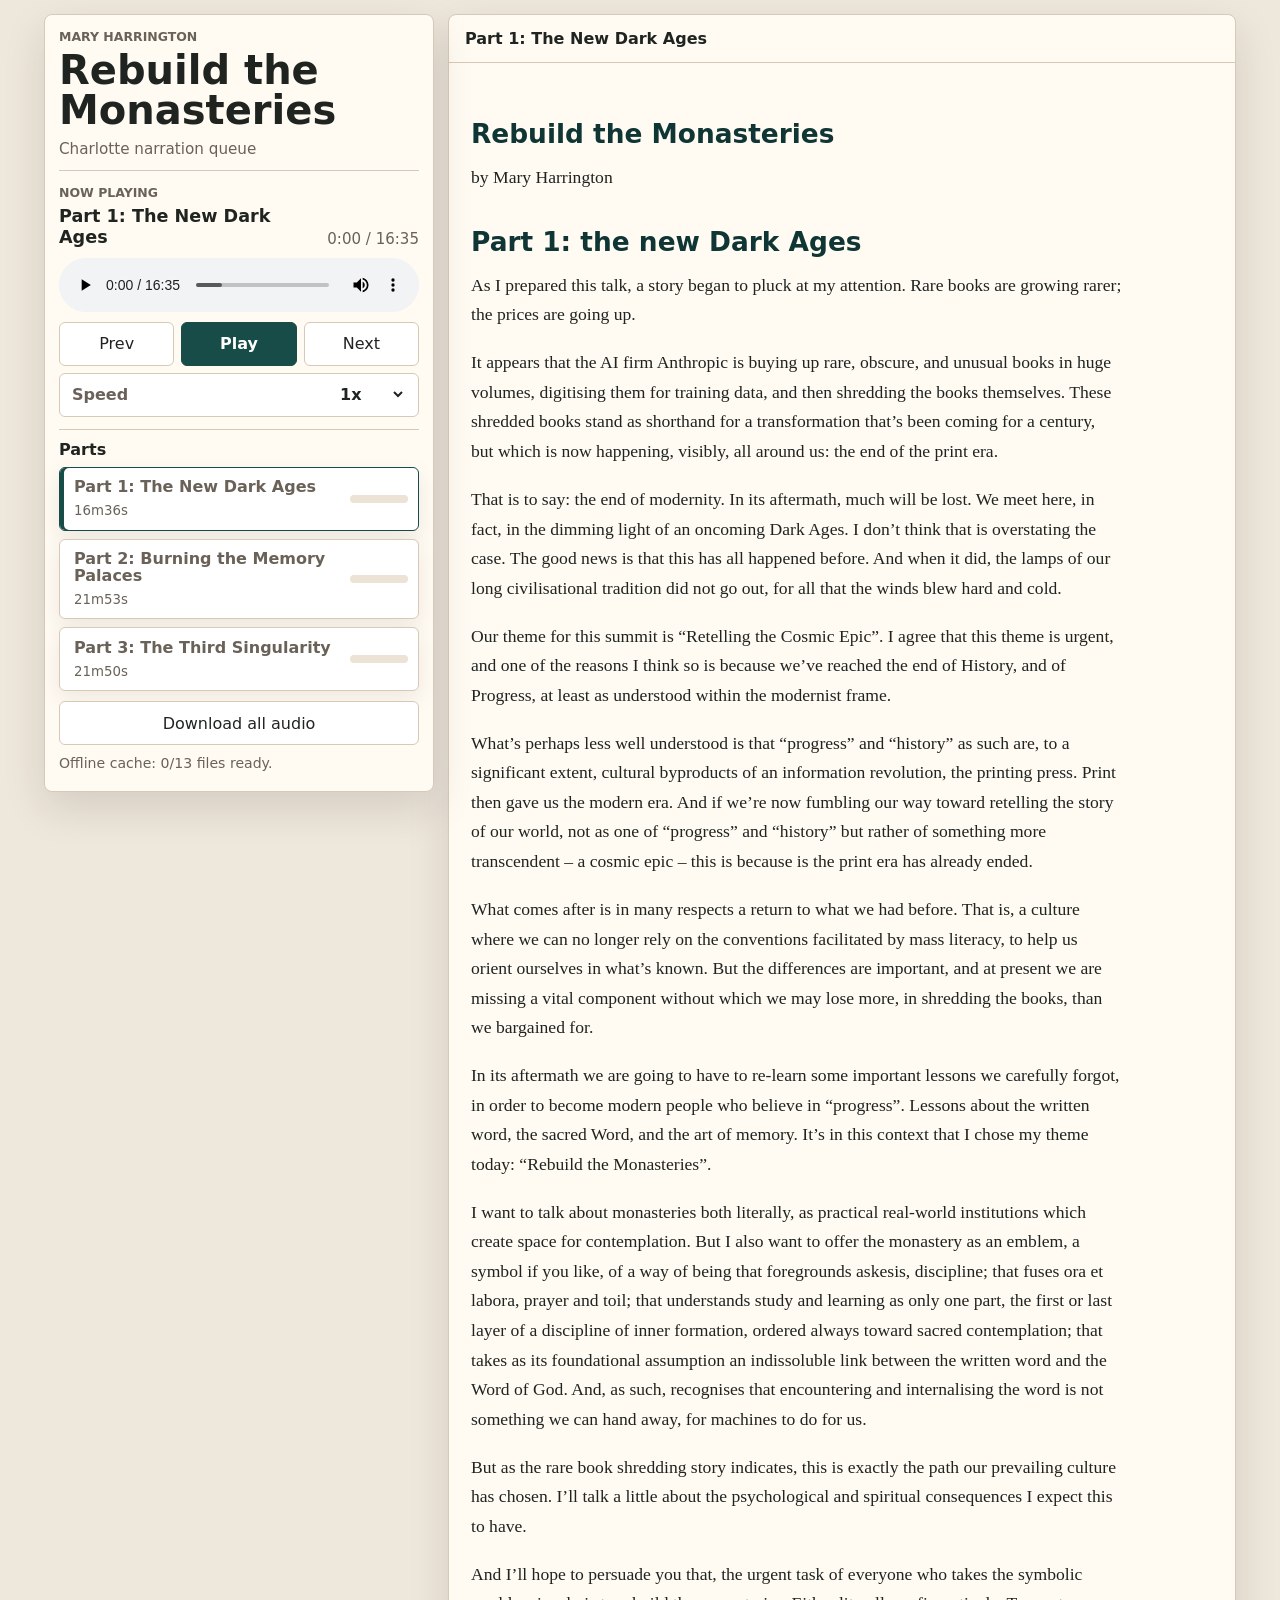
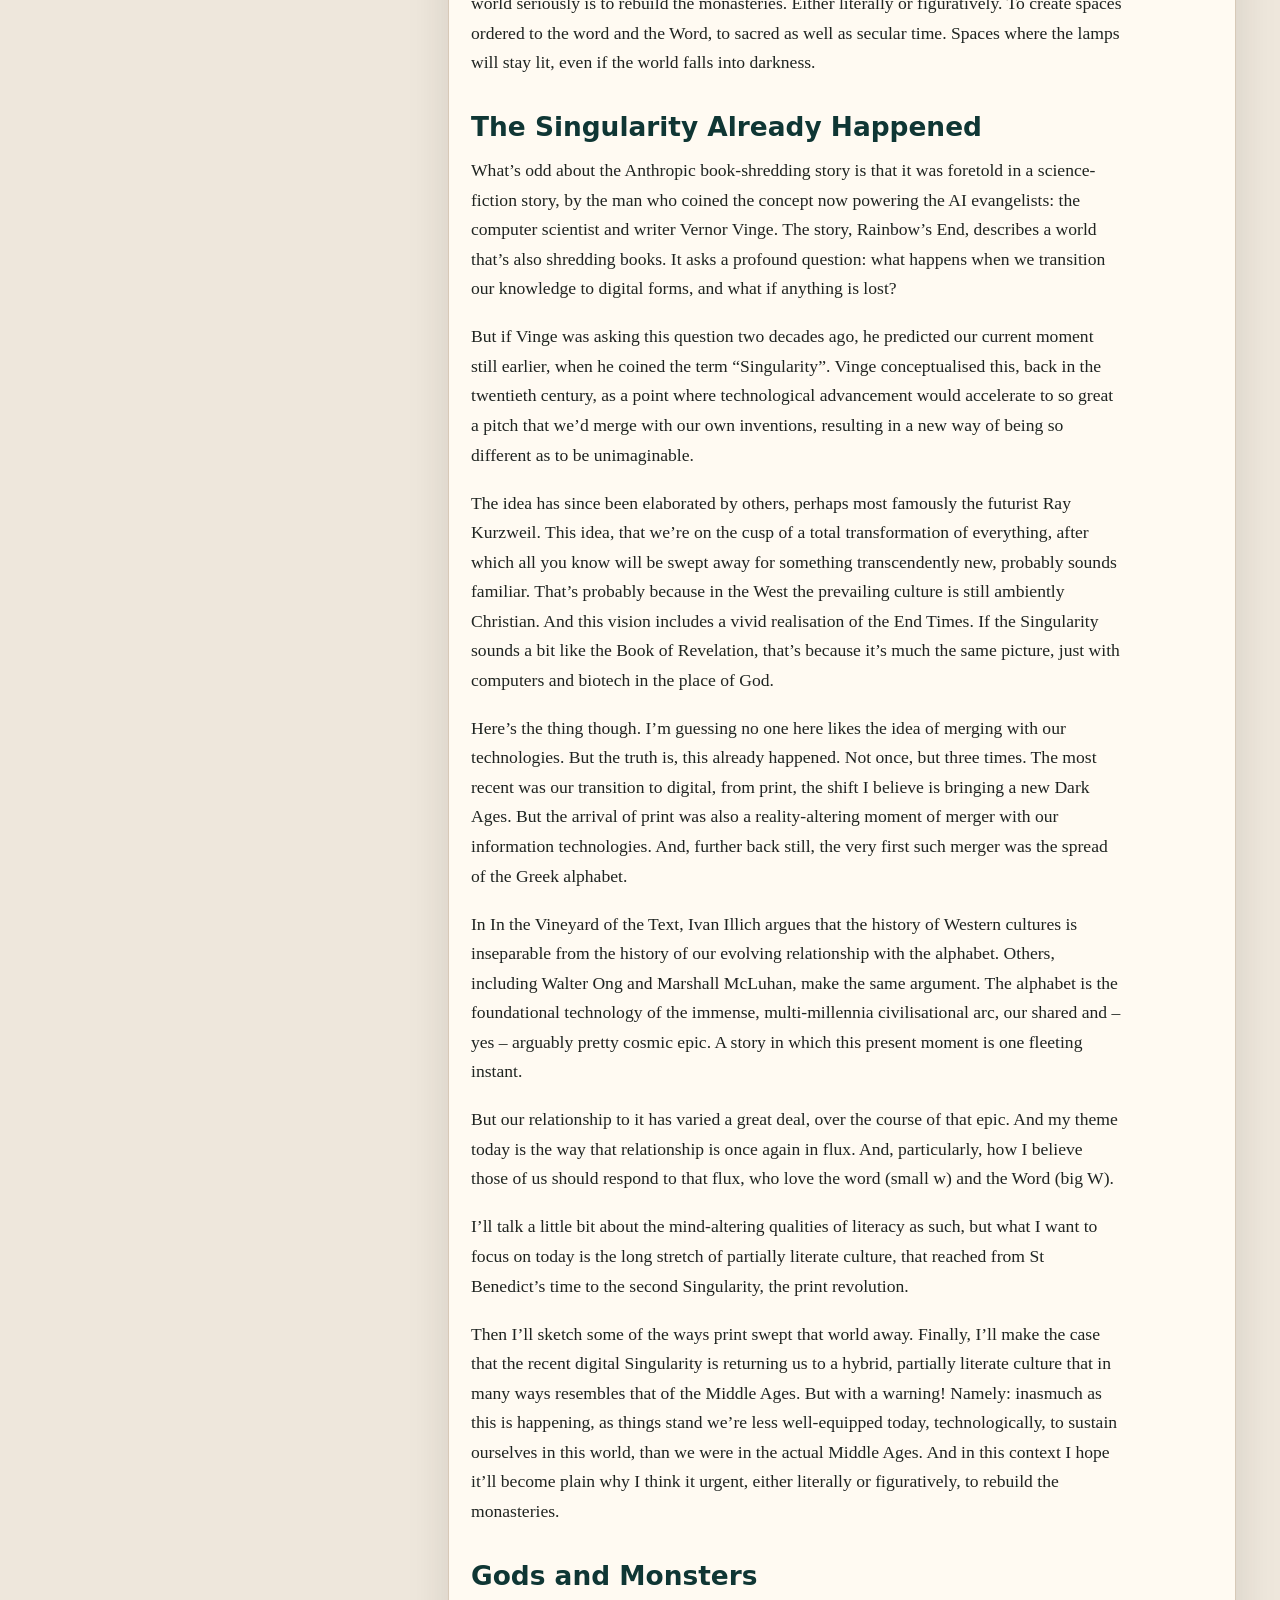
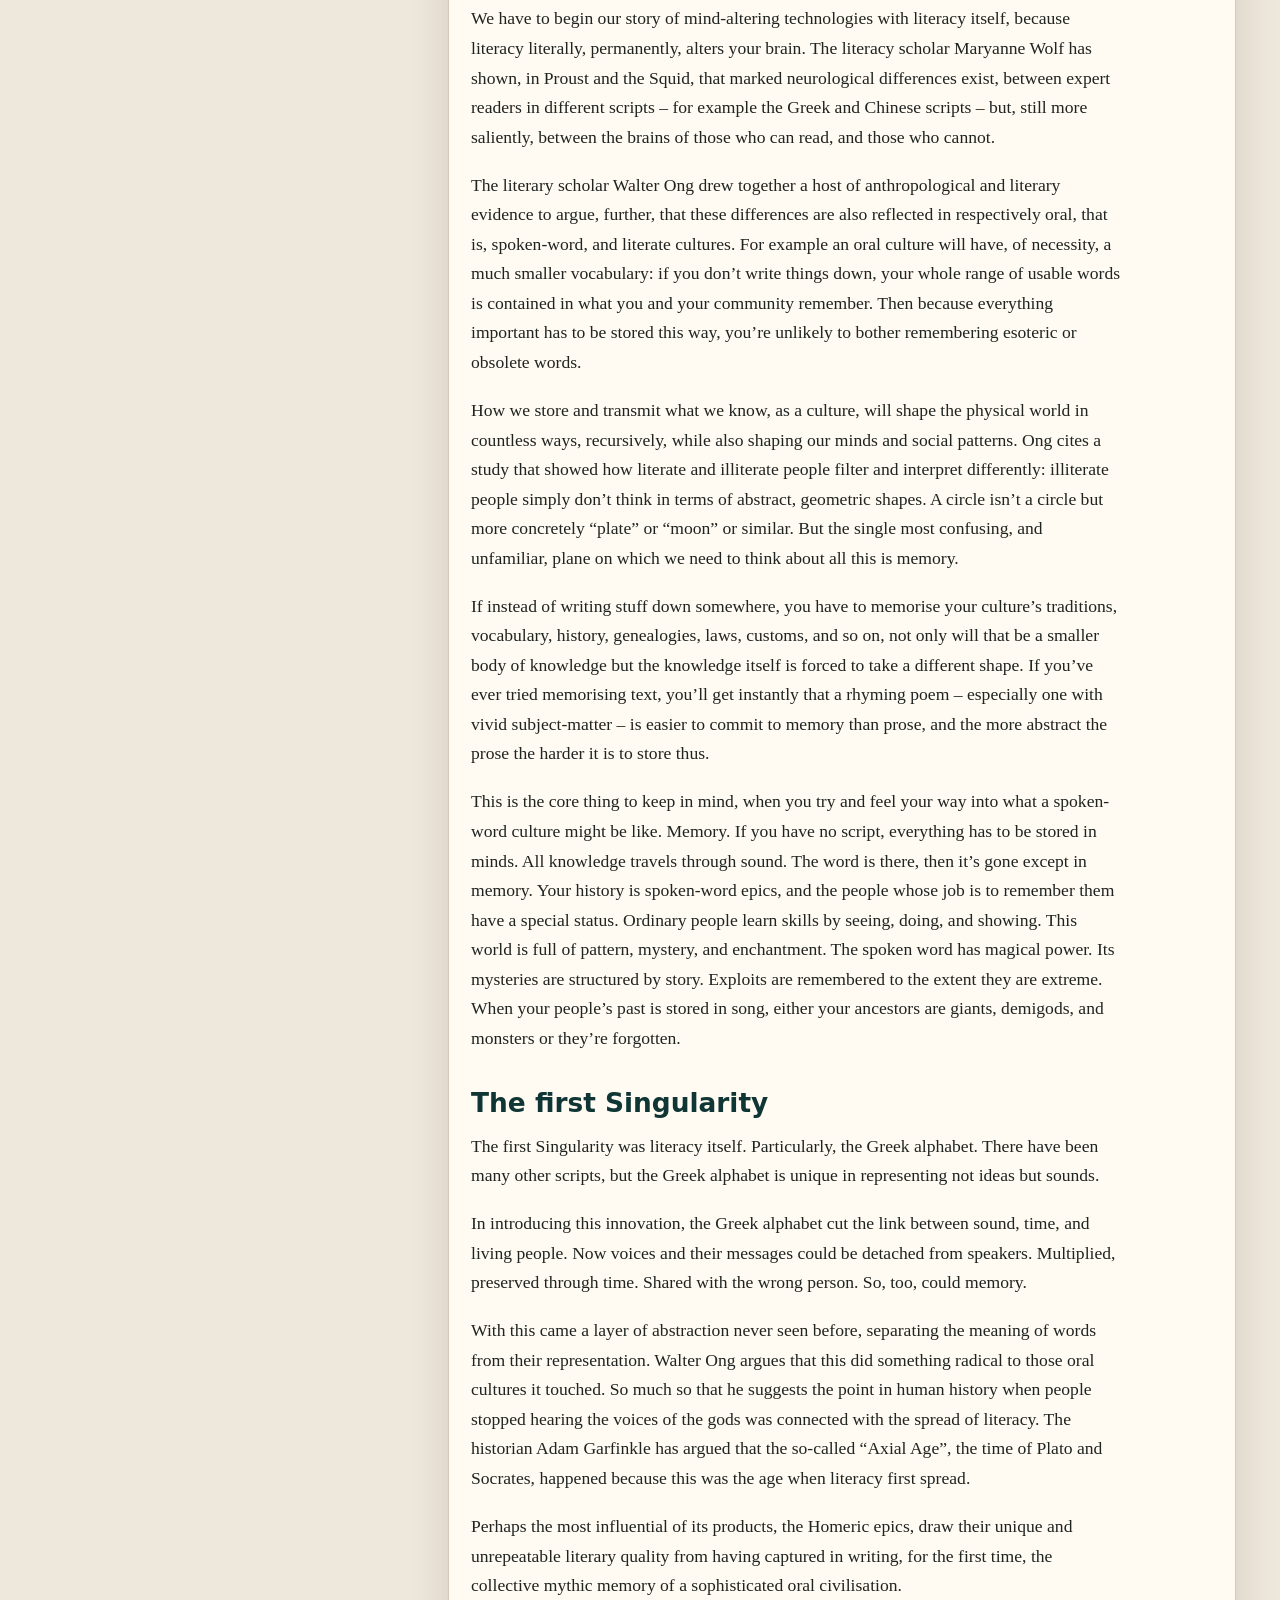
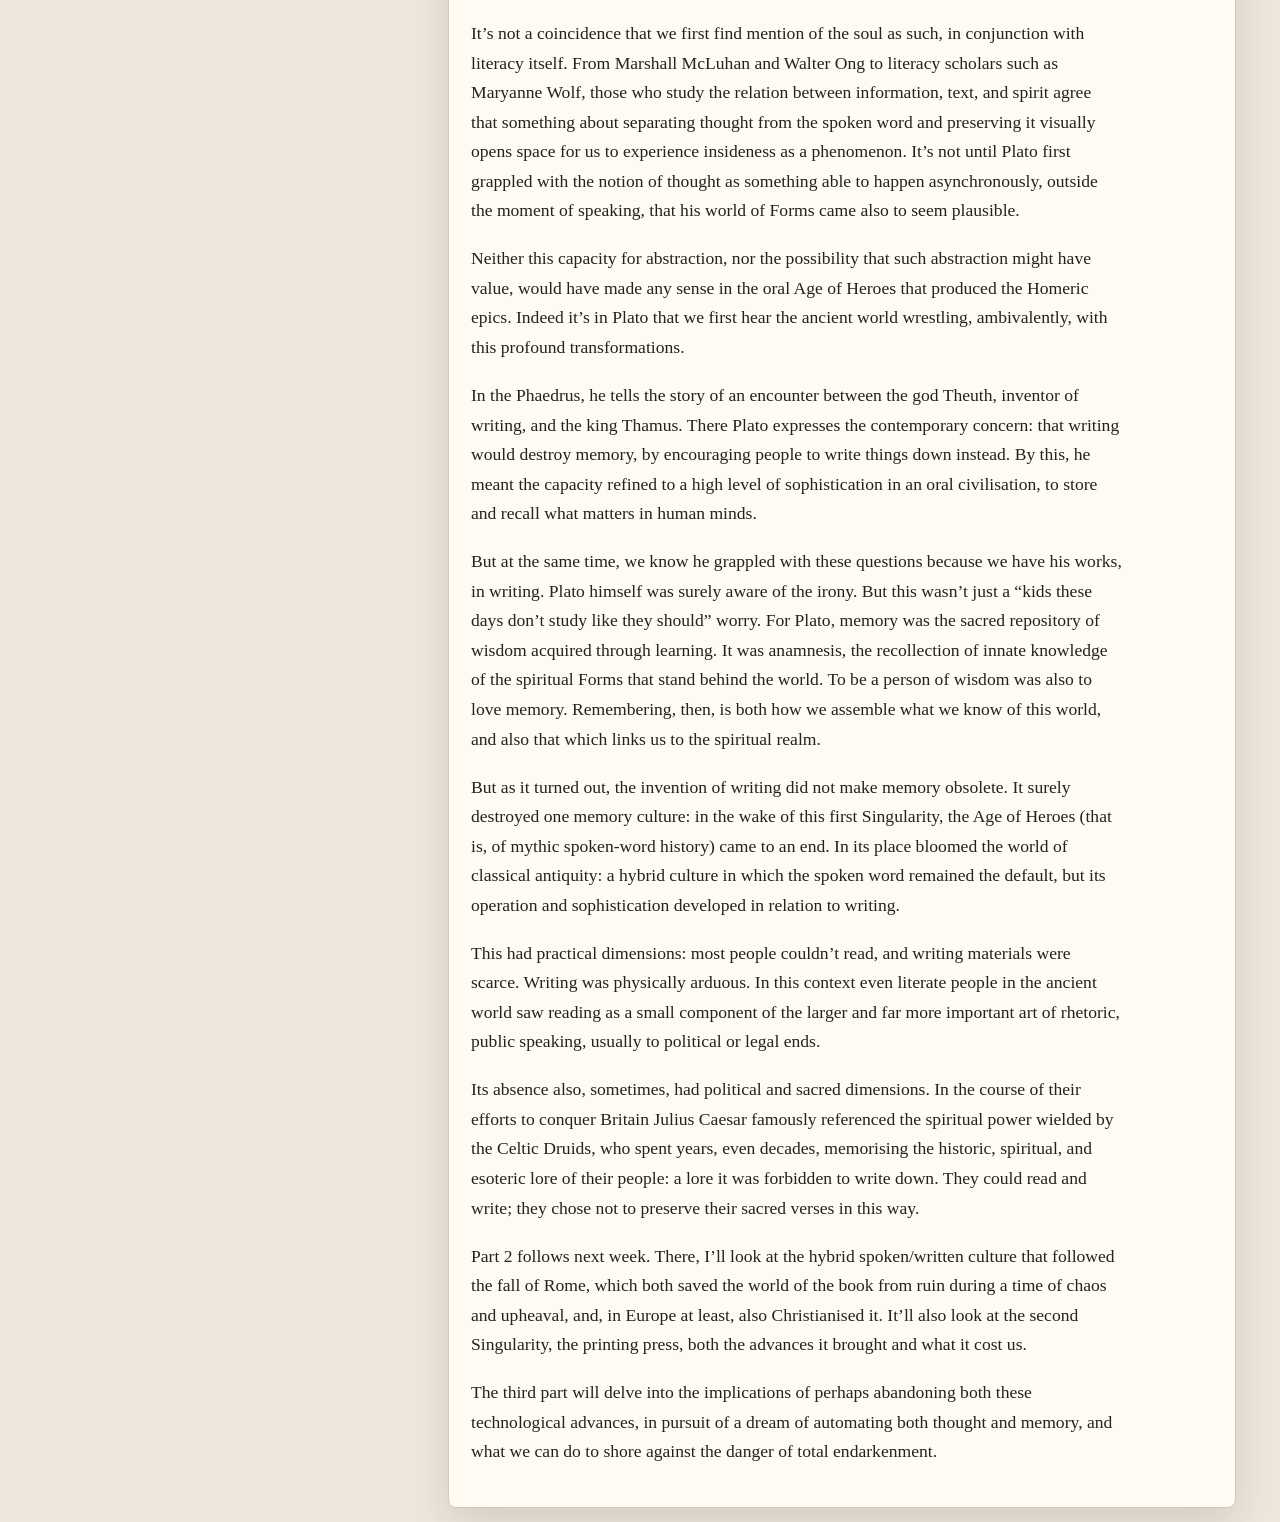
==== mary-harrington-player/index.html @ fce4227d "Add Mary Harrington audio player" ====
<!doctype html>
<html lang="en">
  <head>
    <meta charset="utf-8">
    <meta name="viewport" content="width=device-width, initial-scale=1">
    <meta name="theme-color" content="#f4efe4">
    <title>Rebuild the Monasteries - Charlotte Narration</title>
    <link rel="icon" href="data:,">
    <link rel="manifest" href="manifest.webmanifest">
    <link rel="stylesheet" href="styles.css">
  </head>
  <body>
    <main class="shell">
      <section class="player-band" aria-label="Audio player">
        <div class="title-block">
          <p class="kicker">Mary Harrington</p>
          <h1>Rebuild the Monasteries</h1>
          <p class="subhead">Charlotte narration queue</p>
        </div>

        <div class="now">
          <div>
            <p class="label">Now Playing</p>
            <h2 id="trackTitle">Part 1</h2>
          </div>
          <p id="timeReadout" class="time">0:00 / 0:00</p>
        </div>

        <audio id="audio" preload="auto" controls></audio>

        <div class="control-grid">
          <button id="prevBtn" type="button">Prev</button>
          <button id="playBtn" type="button" class="primary">Play</button>
          <button id="nextBtn" type="button">Next</button>
          <label class="speed-control">
            <span>Speed</span>
            <select id="speedSelect">
              <option value="0.85">0.85x</option>
              <option value="1">1x</option>
              <option value="1.1">1.1x</option>
              <option value="1.25">1.25x</option>
              <option value="1.5">1.5x</option>
              <option value="1.75">1.75x</option>
              <option value="2">2x</option>
            </select>
          </label>
        </div>

        <div class="queue-head">
          <h2>Parts</h2>
        </div>
        <div id="queue" class="queue"></div>

        <div class="download-row">
          <button id="downloadAllBtn" type="button">Download all audio</button>
        </div>

        <p id="offlineStatus" class="status" role="status">Checking offline cache...</p>
      </section>

      <section class="text-band" aria-label="Text">
        <div class="section-head">
          <h2 id="textTitle">Text</h2>
        </div>
        <article id="textView" class="text-view"></article>
      </section>
    </main>

    <div id="downloadSheet" class="sheet" hidden>
      <div class="sheet-panel" role="dialog" aria-modal="true" aria-labelledby="downloadSheetTitle">
        <h2 id="downloadSheetTitle">Download all audio</h2>
        <button id="saveBrowserBtn" type="button" class="primary">Save to browser</button>
        <a id="saveDeviceLink" class="button-link" href="audio/mary-harrington-charlotte-audio.zip" download="mary-harrington-charlotte-audio.zip">Save to device</a>
        <button id="closeSheetBtn" type="button" class="quiet">Close</button>
      </div>
    </div>

    <script src="app.js"></script>
  </body>
</html>
---- mary-harrington-player/styles.css ----
:root {
  color-scheme: light;
  --paper: #eee7dc;
  --ink: #1f2421;
  --muted: #6a6258;
  --line: #d7c9b7;
  --panel: #fffaf2;
  --raised: #ffffff;
  --accent: #174c49;
  --accent-strong: #0f3634;
  --gold: #b98324;
  --rust: #8f4738;
  --shadow: 0 16px 42px rgba(40, 31, 20, 0.13);
  --soft-shadow: 0 8px 22px rgba(40, 31, 20, 0.08);
}

* {
  box-sizing: border-box;
}

html {
  min-height: 100%;
}

body {
  min-height: 100%;
  margin: 0;
  color: var(--ink);
  background: var(--paper);
  font-family: Inter, ui-sans-serif, system-ui, -apple-system, BlinkMacSystemFont, "Segoe UI", sans-serif;
  -webkit-font-smoothing: antialiased;
}

button,
select,
input,
a {
  font: inherit;
}

button,
.button-link,
.mini-link {
  min-height: 44px;
  border: 1px solid var(--line);
  border-radius: 6px;
  background: var(--raised);
  color: var(--ink);
  cursor: pointer;
  text-decoration: none;
  display: inline-flex;
  align-items: center;
  justify-content: center;
  padding: 0 14px;
  white-space: nowrap;
}

button:hover,
.button-link:hover,
.mini-link:hover {
  border-color: var(--accent);
  color: var(--accent-strong);
}

button:disabled {
  color: #a49a8b;
  cursor: wait;
}

.primary {
  background: var(--accent);
  border-color: var(--accent);
  color: white;
  font-weight: 700;
}

.quiet {
  min-height: 36px;
  padding: 0 10px;
  color: var(--muted);
  background: transparent;
}

.shell {
  width: min(1220px, 100%);
  margin: 0 auto;
  padding: 14px;
  display: grid;
  grid-template-columns: minmax(300px, 390px) minmax(0, 1fr);
  gap: 14px;
}

.player-band,
.text-band {
  background: var(--panel);
  border: 1px solid var(--line);
  border-radius: 8px;
  box-shadow: var(--shadow);
}

.player-band {
  position: sticky;
  top: 12px;
  align-self: start;
  padding: 14px;
}

.text-band {
  grid-column: 2;
  grid-row: 1;
  min-height: calc(100vh - 36px);
  display: flex;
  flex-direction: column;
}

.title-block {
  padding-bottom: 12px;
  border-bottom: 1px solid var(--line);
}

.kicker,
.label,
.subhead,
.status,
.time {
  color: var(--muted);
}

.kicker,
.label {
  margin: 0 0 6px;
  font-size: 0.78rem;
  text-transform: uppercase;
  letter-spacing: 0;
  font-weight: 800;
}

h1,
h2 {
  letter-spacing: 0;
}

h1 {
  margin: 0;
  font-size: clamp(1.65rem, 5vw, 2.5rem);
  line-height: 1;
  max-width: 12ch;
}

.subhead {
  margin: 10px 0 0;
  font-size: 0.95rem;
}

.now {
  margin: 14px 0 10px;
  display: flex;
  align-items: flex-end;
  justify-content: space-between;
  gap: 10px;
}

.now h2 {
  margin: 0;
  font-size: 1.1rem;
  line-height: 1.18;
}

.time {
  flex: 0 0 auto;
  margin: 0;
  font-variant-numeric: tabular-nums;
  font-size: 0.94rem;
}

audio {
  width: 100%;
  display: block;
  min-height: 40px;
}

.control-grid {
  display: grid;
  grid-template-columns: repeat(3, minmax(0, 1fr));
  gap: 7px;
  margin-top: 10px;
}

.speed-control {
  grid-column: 1 / -1;
  display: flex;
  align-items: center;
  justify-content: space-between;
  gap: 12px;
  min-height: 44px;
  border: 1px solid var(--line);
  border-radius: 6px;
  padding: 0 12px;
  background: var(--raised);
}

.speed-control span {
  color: var(--muted);
  font-weight: 700;
}

select {
  border: 0;
  background: transparent;
  color: var(--ink);
  font-weight: 800;
}

.download-row {
  display: grid;
  grid-template-columns: 1fr;
  gap: 8px;
  margin-top: 10px;
}

.download-row .button-link {
  grid-column: 1 / -1;
}

.status {
  min-height: 22px;
  margin: 10px 0 0;
  font-size: 0.88rem;
}

.queue-head {
  margin-top: 12px;
  padding-top: 10px;
  border-top: 1px solid var(--line);
}

.queue-head h2 {
  margin: 0 0 8px;
  font-size: 1rem;
}

.section-head {
  display: flex;
  align-items: center;
  justify-content: space-between;
  gap: 12px;
  padding: 14px 16px;
  border-bottom: 1px solid var(--line);
}

.section-head h2 {
  margin: 0;
  font-size: 1rem;
}

.queue {
  display: grid;
  gap: 8px;
}

.queue-item {
  width: 100%;
  min-height: 62px;
  border: 1px solid var(--line);
  border-radius: 6px;
  padding: 0;
  background: var(--raised);
  box-shadow: var(--soft-shadow);
  overflow: hidden;
}

.queue-item.active {
  border-color: var(--accent);
  box-shadow: inset 4px 0 0 var(--accent), var(--soft-shadow);
}

.queue-main {
  width: 100%;
  min-height: 62px;
  border: 0;
  border-radius: 0;
  padding: 10px 10px 10px 14px;
  display: grid;
  grid-template-columns: 1fr auto;
  gap: 10px;
  align-items: center;
  text-align: left;
  background: transparent;
  white-space: normal;
}

.queue-item strong {
  display: block;
  margin-bottom: 4px;
  line-height: 1.12;
}

.queue-item span,
.queue-item small {
  color: var(--muted);
}

.progress {
  width: 58px;
  height: 8px;
  border-radius: 999px;
  background: #ece2d5;
  overflow: hidden;
}

.progress i {
  display: block;
  height: 100%;
  width: 0;
  background: var(--gold);
}

.text-link {
  color: var(--accent);
  font-weight: 800;
  text-decoration: none;
}

.text-view {
  padding: 22px;
  overflow: auto;
  line-height: 1.68;
  font-family: ui-serif, Georgia, Cambria, "Times New Roman", serif;
  font-size: 1.1rem;
}

.text-view h1,
.text-view h2,
.text-view h3 {
  font-family: Inter, ui-sans-serif, system-ui, -apple-system, BlinkMacSystemFont, "Segoe UI", sans-serif;
  line-height: 1.16;
  margin: 1.3em 0 0.5em;
  color: var(--accent-strong);
}

.text-view h1 {
  max-width: none;
  font-size: 1.85rem;
}

.text-view p {
  max-width: 74ch;
  margin: 0 0 1.05em;
}

.text-view .loading {
  color: var(--muted);
  font-family: Inter, ui-sans-serif, system-ui, -apple-system, BlinkMacSystemFont, "Segoe UI", sans-serif;
}

.sheet {
  position: fixed;
  inset: 0;
  z-index: 20;
  display: grid;
  place-items: end center;
  padding: 14px;
  background: rgba(22, 20, 18, 0.38);
}

.sheet[hidden] {
  display: none;
}

.sheet-panel {
  width: min(420px, 100%);
  display: grid;
  gap: 10px;
  padding: 16px;
  border: 1px solid var(--line);
  border-radius: 8px;
  background: var(--panel);
  box-shadow: var(--shadow);
}

.sheet-panel h2 {
  margin: 0 0 4px;
  font-size: 1.1rem;
}

@media (max-width: 860px) {
  .shell {
    display: flex;
    flex-direction: column;
    padding: 8px;
    gap: 10px;
  }

  .player-band {
    position: static;
    padding: 10px;
  }

  .text-band {
    min-height: auto;
  }

  h1 {
    max-width: 14ch;
  }

  .title-block {
    padding-bottom: 8px;
  }

  .kicker,
  .subhead {
    display: none;
  }

  h1 {
    font-size: 1.45rem;
    max-width: none;
  }

  .now {
    margin: 10px 0 8px;
  }

  .now h2 {
    font-size: 1rem;
  }

  .queue-head {
    margin-top: 9px;
    padding-top: 9px;
  }

  .queue-item {
    min-height: 56px;
  }

  .queue-main {
    min-height: 56px;
    padding: 8px 9px 8px 12px;
  }

  .text-view {
    padding: 18px;
    font-size: 1.04rem;
  }
}

@media (max-width: 430px) {
  .now {
    display: block;
  }

  .time {
    margin-top: 6px;
  }

  .download-row {
    grid-template-columns: 1fr;
  }

  .download-row .button-link {
    grid-column: auto;
  }

  .section-head {
    align-items: flex-start;
    flex-direction: column;
  }

  .player-band,
  .text-band {
    border-radius: 7px;
  }

  .queue-item {
    min-height: 54px;
  }

  .queue-main {
    min-height: 54px;
  }
}
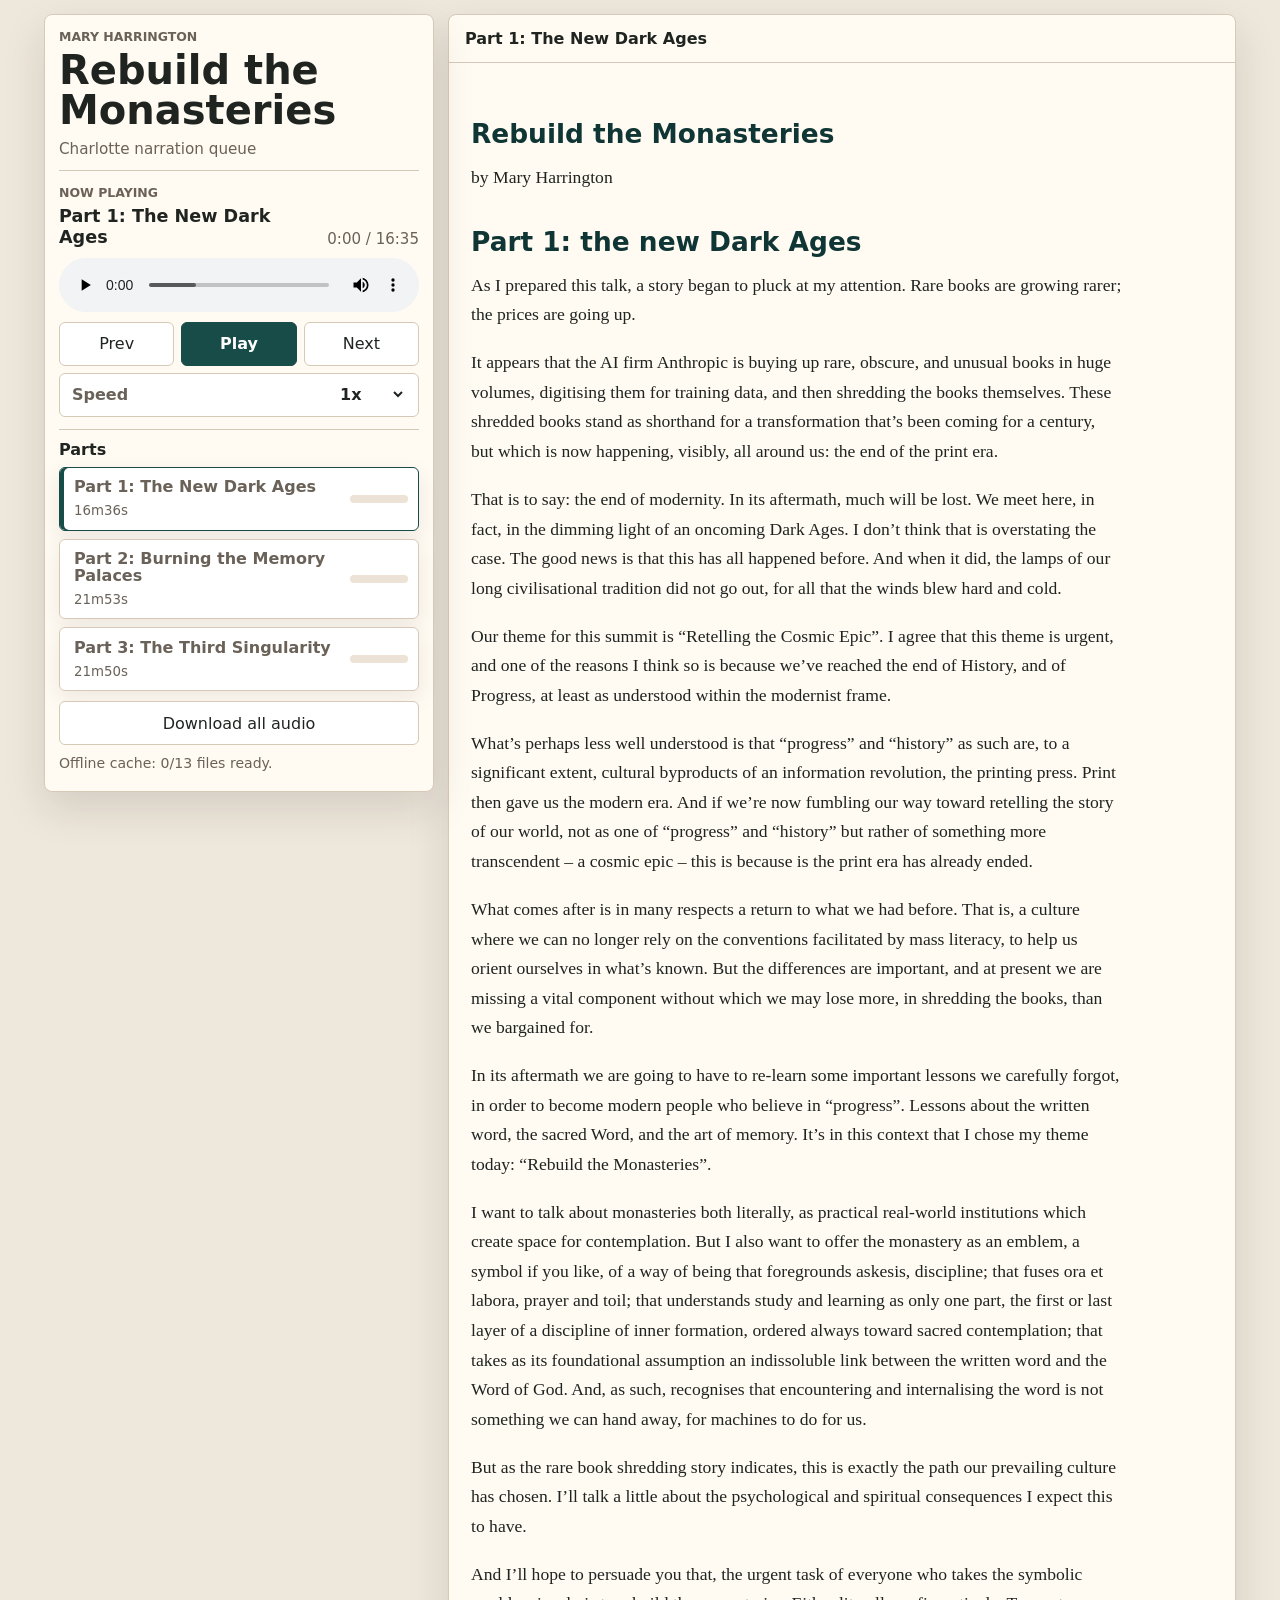
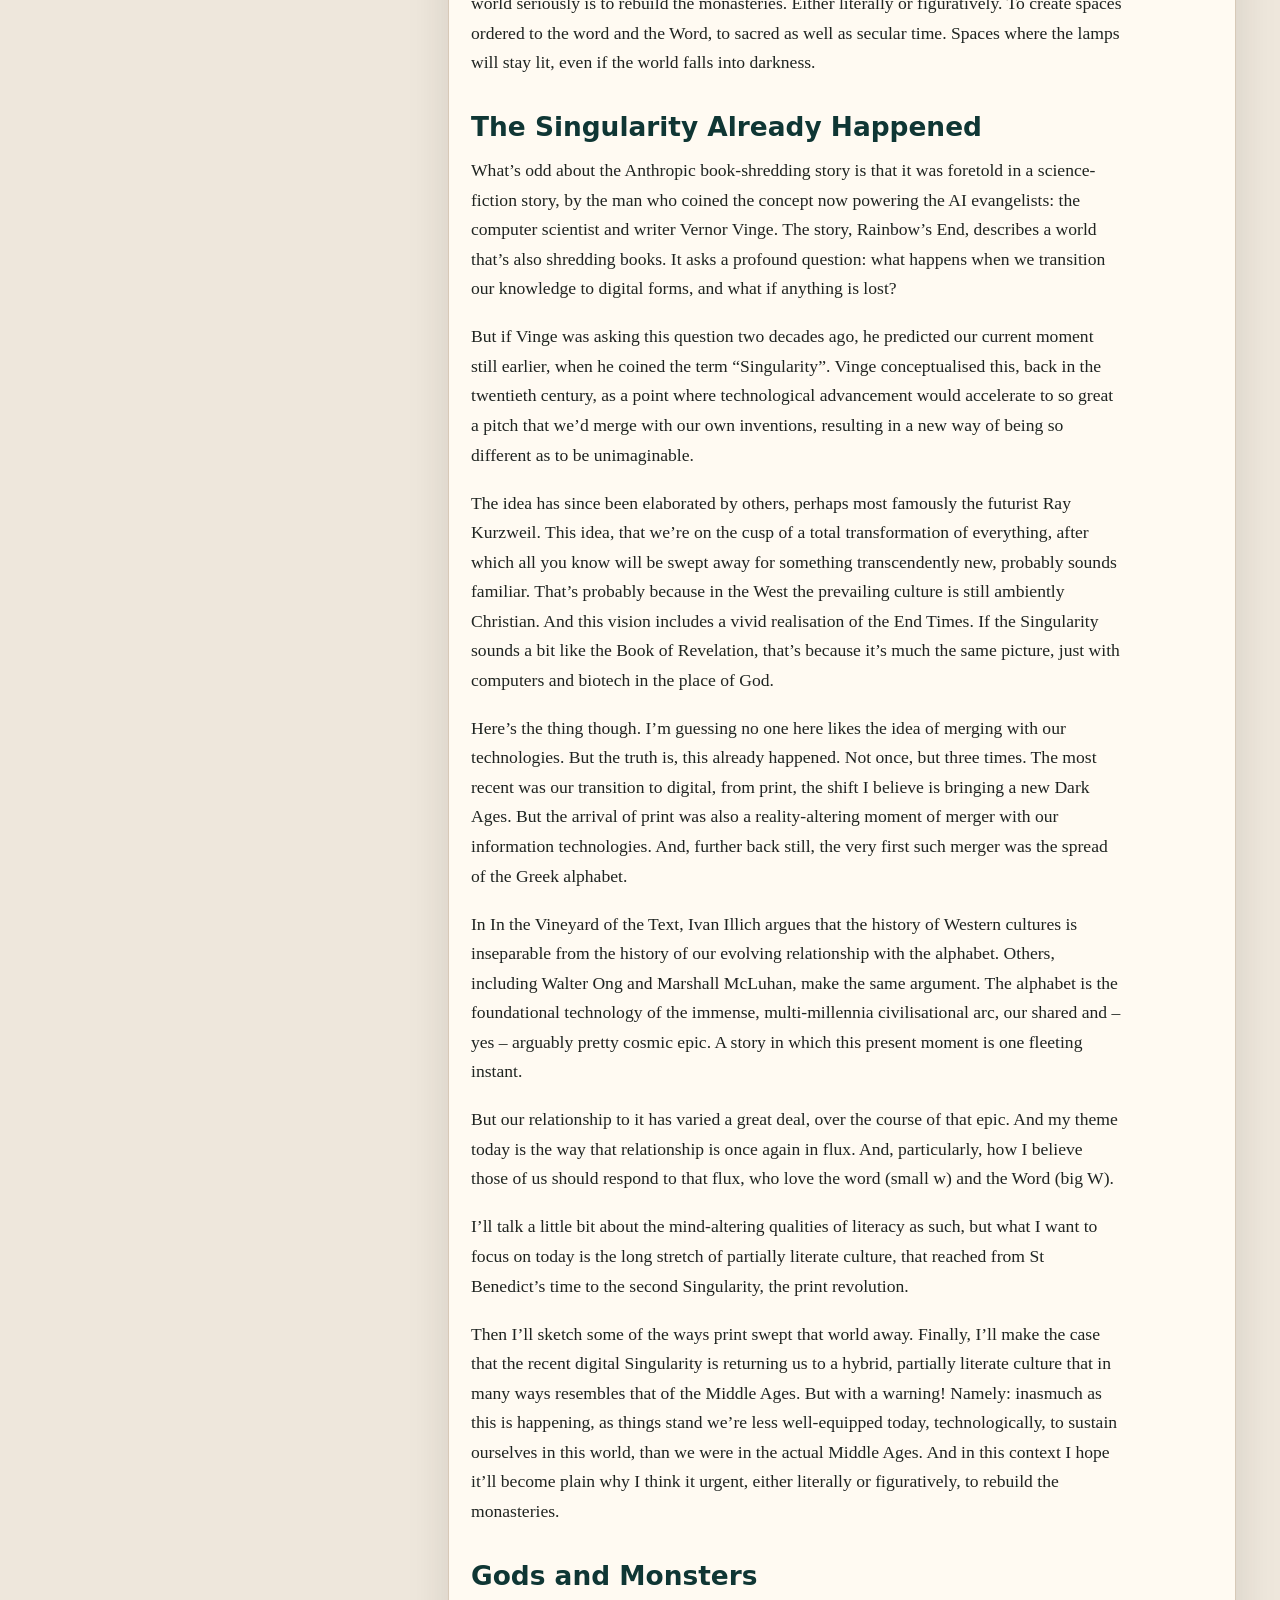
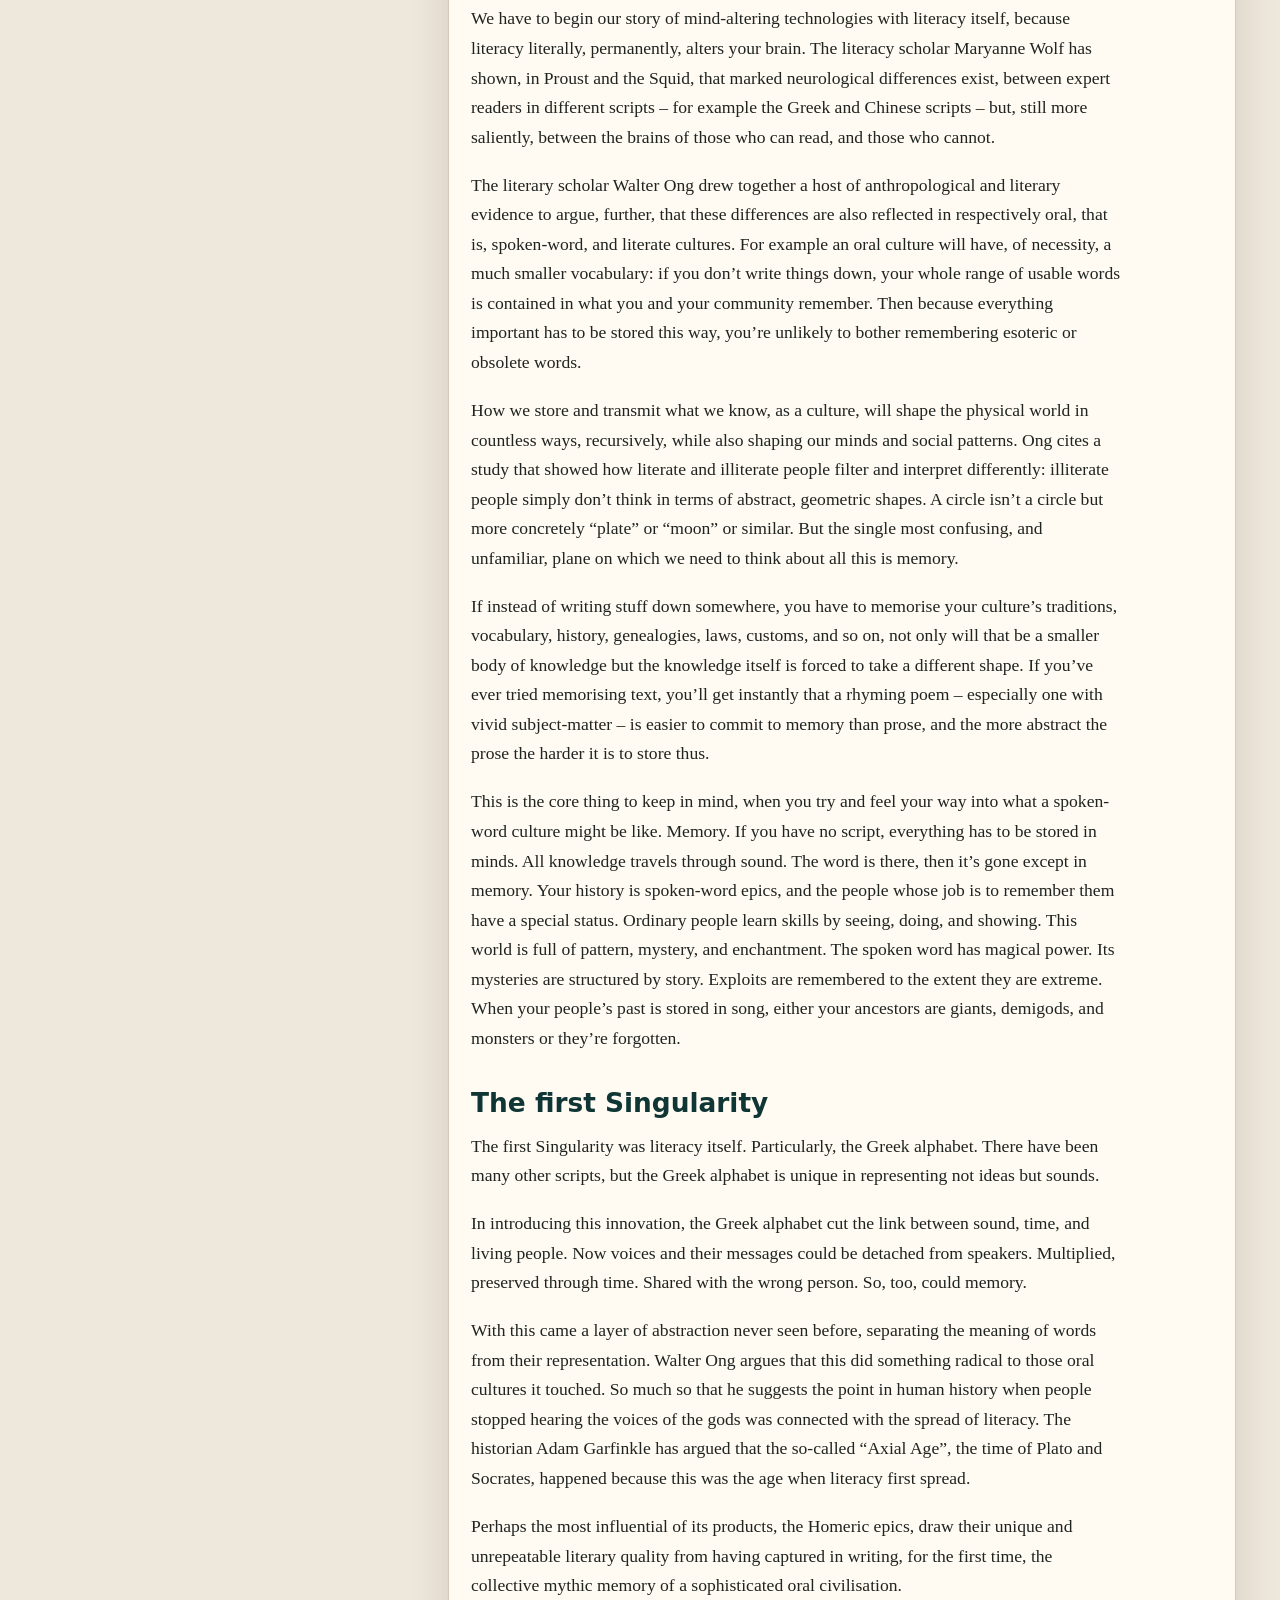
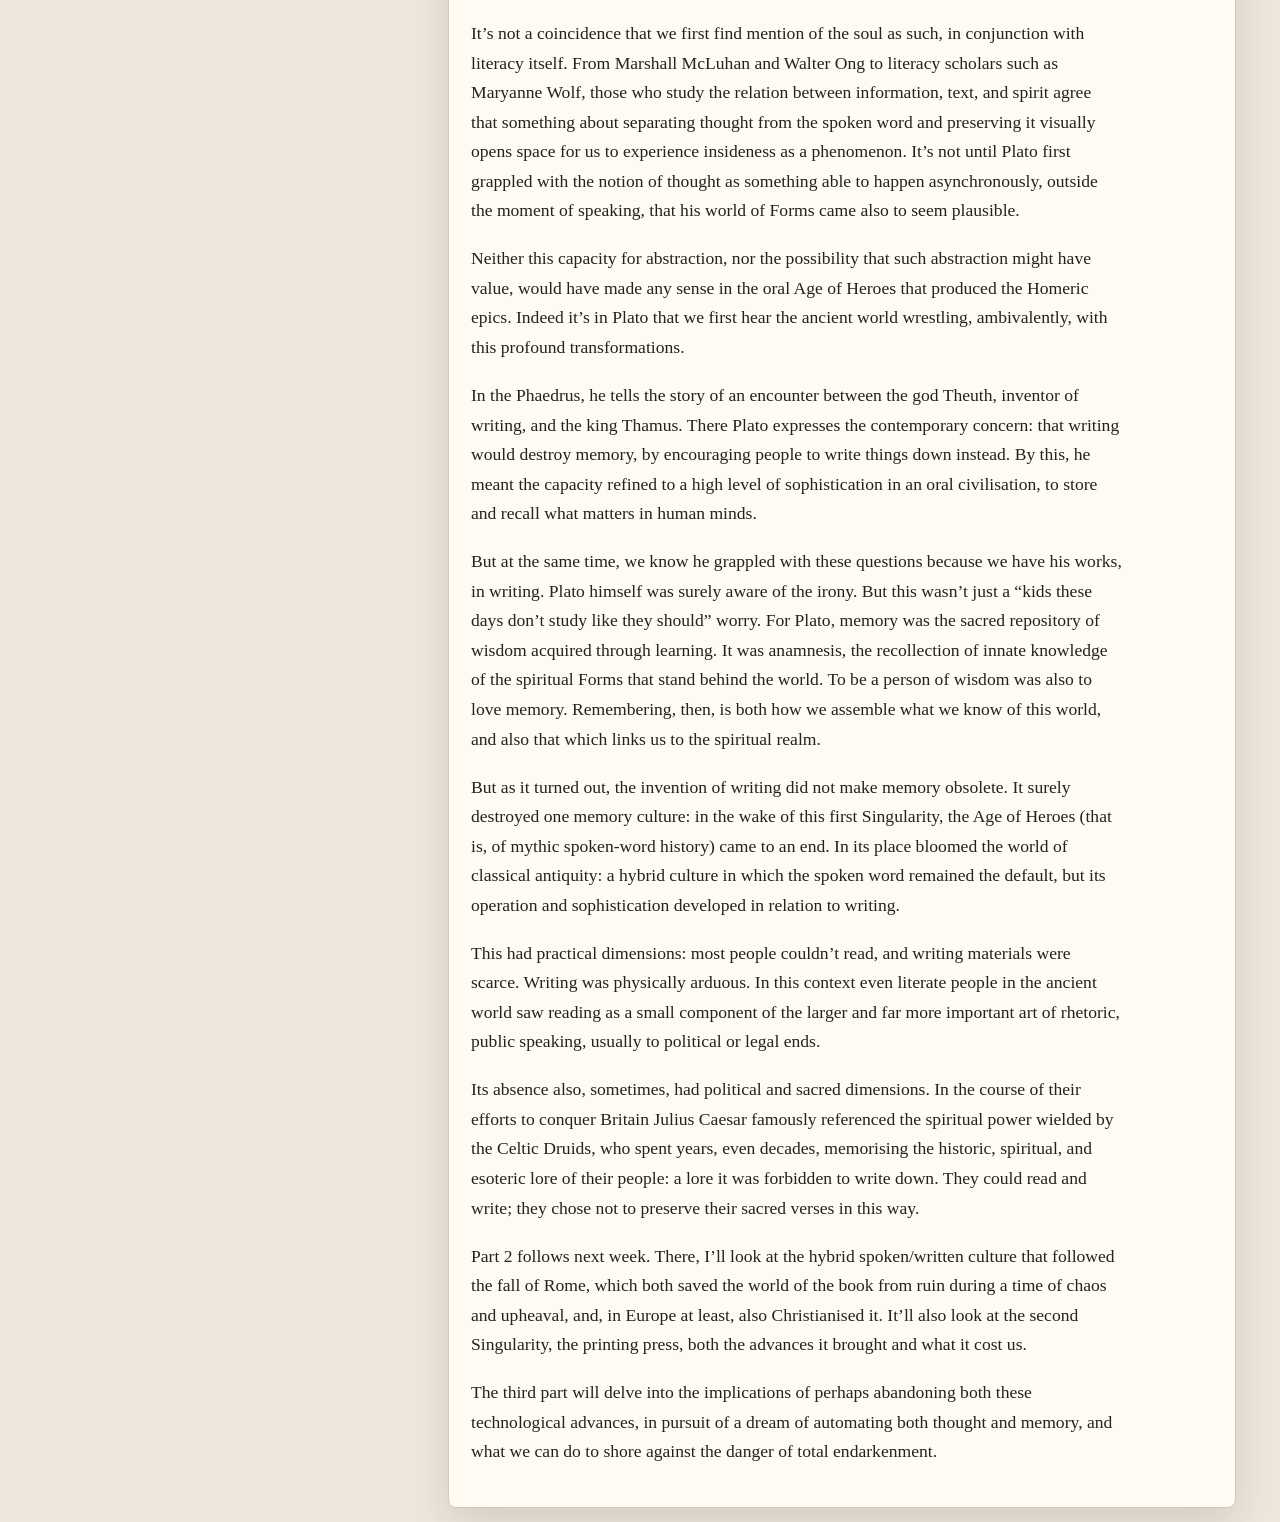
==== commit 74cf61cc: "Add per-page CSP and referrer policy meta GitHub Pages cannot set response headers, so a meta CSP re" ====
--- a/mary-harrington-player/index.html
+++ b/mary-harrington-player/index.html
@@ -3,6 +3,10 @@
   <head>
     <meta charset="utf-8">
     <meta name="viewport" content="width=device-width, initial-scale=1">
+<!-- security-meta:start (tools/csp_meta.py) -->
+<meta http-equiv="Content-Security-Policy" content="default-src 'self'; script-src 'self'; style-src 'self' 'unsafe-inline'; img-src 'self' data: https://images.unsplash.com; media-src 'self'; font-src 'self'; connect-src 'self'; manifest-src 'self'; worker-src 'self'; object-src 'none'; base-uri 'self'; form-action 'self'; upgrade-insecure-requests">
+<meta name="referrer" content="strict-origin-when-cross-origin">
+<!-- security-meta:end -->
     <meta name="theme-color" content="#f4efe4">
     <title>Rebuild the Monasteries - Charlotte Narration</title>
     <link rel="icon" href="data:,">
